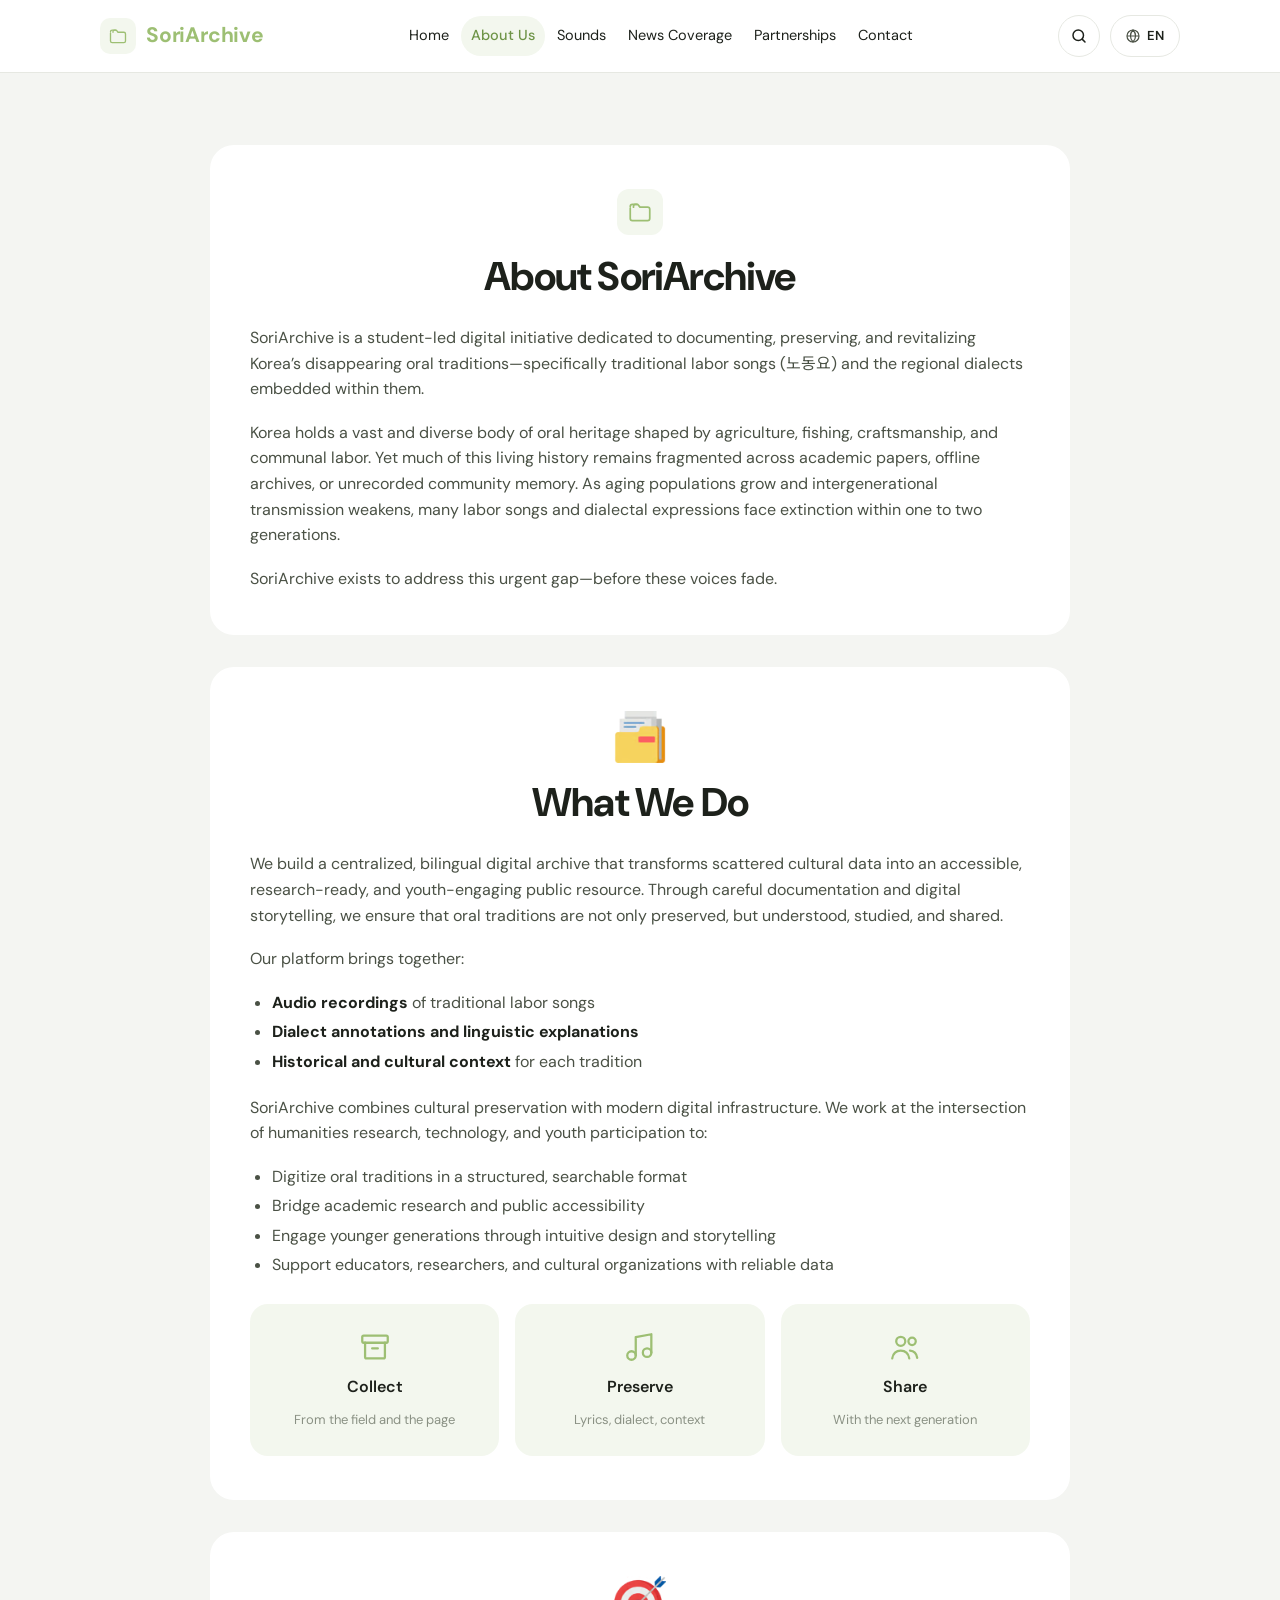
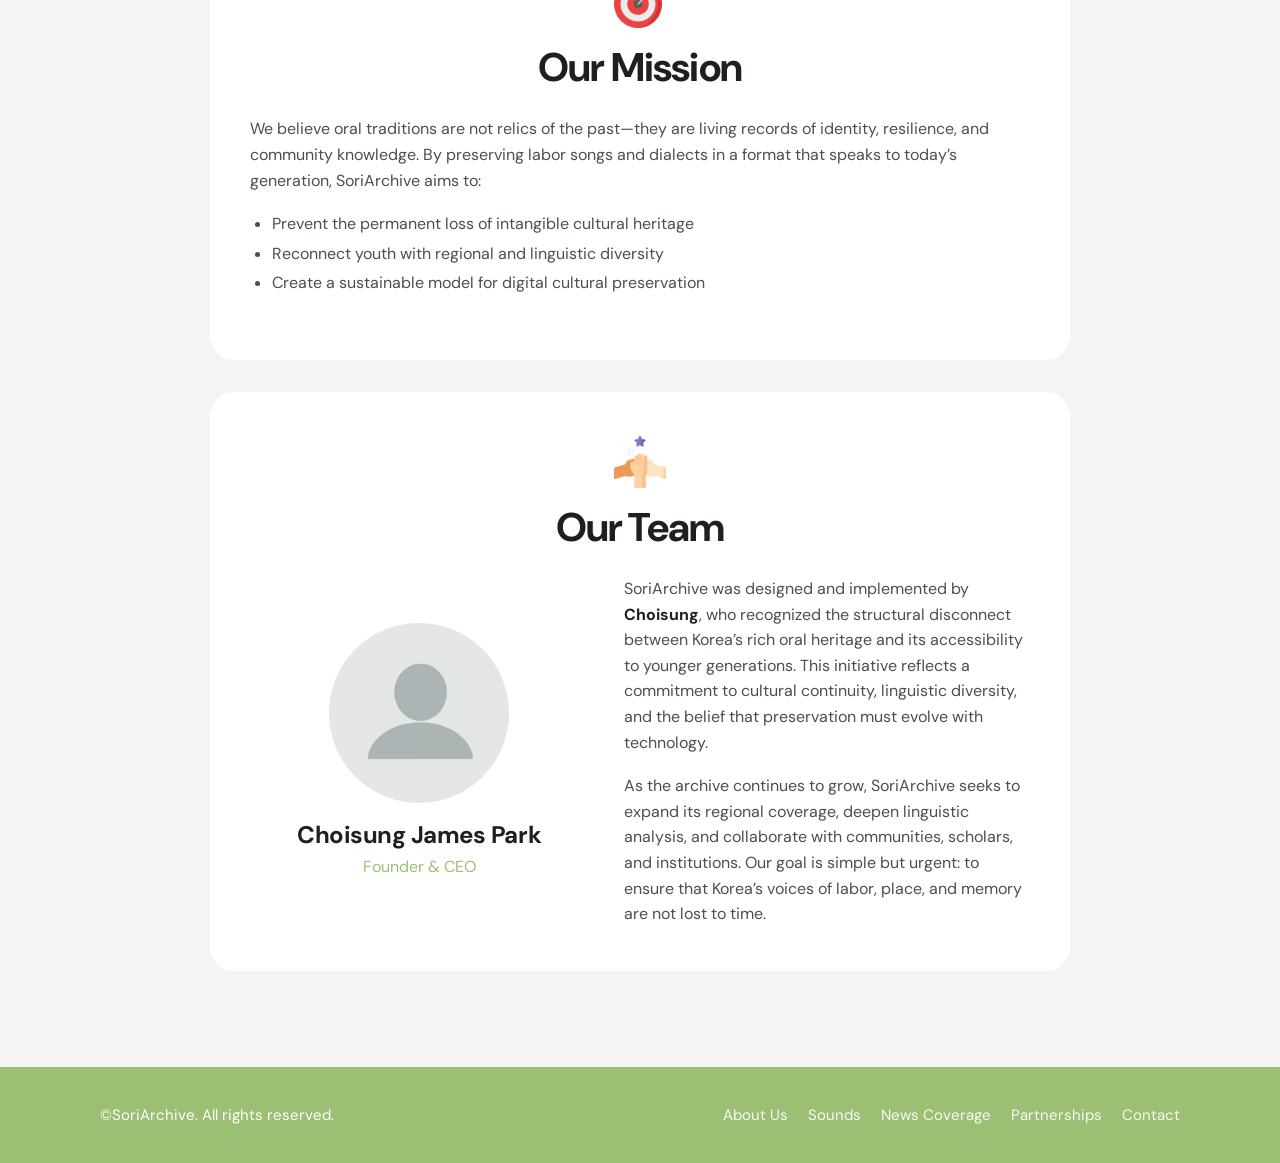
==== about/index.html @ 33281d65 "Add files via upload" ====
<!doctype html>
<html lang="en">
<head>
<meta charset="utf-8">
<meta name="viewport" content="width=device-width, initial-scale=1, viewport-fit=cover">
<title>About · SoriArchive</title>
<meta name="description" content="SoriArchive is a student-led initiative preserving Korea's disappearing labor songs and regional dialects.">
<link rel="icon" href="../assets/img/favicon.svg" type="image/svg+xml">
<link rel="preconnect" href="https://fonts.googleapis.com"><link rel="preconnect" href="https://fonts.gstatic.com" crossorigin>
<link rel="stylesheet" href="https://fonts.googleapis.com/css2?family=DM+Sans:opsz,wght@9..40,400;9..40,500;9..40,600;9..40,700&family=Noto+Sans+KR:wght@400;500;700&family=Noto+Serif+KR:wght@700&display=swap">
<link rel="stylesheet" href="../assets/style.css">
</head>
<body data-page="about" data-base="../">
<header id="site-header"></header>

<main data-view="about" class="about-page">
  <div class="wrap">
    <div class="about-stack">

      <section class="panel reveal">
        <div class="panel-head">
          <span class="emo-box"><svg viewBox="0 0 24 24" fill="none" stroke="currentColor" stroke-width="1.6" stroke-linecap="round" stroke-linejoin="round"><path d="M3 8.5V18a2 2 0 0 0 2 2h14a2 2 0 0 0 2-2V9.5a2 2 0 0 0-2-2h-7L10 5H5a2 2 0 0 0-2 2"/><path d="M6 7.5V6.6A1.6 1.6 0 0 1 7.6 5H9"/></svg></span>
          <h2 data-ko="SoriArchive 소개">About SoriArchive</h2>
        </div>
        <p data-ko="SoriArchive는 사라져가는 한국의 구전 전통, 특히 전통 노동요(勞動謠)와 그 안에 담긴 지역 방언을 기록하고 보존하며 되살리기 위한 학생 주도 디지털 프로젝트입니다.">SoriArchive is a student-led digital initiative dedicated to documenting, preserving, and revitalizing Korea’s disappearing oral traditions—specifically traditional labor songs (노동요) and the regional dialects embedded within them.</p>
        <p data-ko="한국에는 농업, 어업, 수공업, 공동 노동 속에서 형성된 방대하고 다양한 구전 유산이 있습니다. 그러나 이 살아 있는 역사의 상당 부분은 학술 논문, 오프라인 아카이브, 혹은 기록되지 않은 공동체의 기억 속에 흩어져 있습니다. 고령화가 진행되고 세대 간 전승이 약해지면서, 많은 노동요와 방언 표현이 한두 세대 안에 사라질 위기에 놓여 있습니다.">Korea holds a vast and diverse body of oral heritage shaped by agriculture, fishing, craftsmanship, and communal labor. Yet much of this living history remains fragmented across academic papers, offline archives, or unrecorded community memory. As aging populations grow and intergenerational transmission weakens, many labor songs and dialectal expressions face extinction within one to two generations.</p>
        <p data-ko="SoriArchive는 이 목소리들이 사라지기 전에, 그 시급한 공백을 메우기 위해 존재합니다.">SoriArchive exists to address this urgent gap—before these voices fade.</p>
      </section>

      <section class="panel reveal d1">
        <div class="panel-head"><img class="img-ico" src="../assets/img/icon-folder.avif" alt="" width="52" height="52"><h2 data-ko="우리가 하는 일">What We Do</h2></div>
        <p data-ko="흩어진 문화 자료를 누구나 접근할 수 있고, 연구에 활용 가능하며, 청소년이 즐길 수 있는 공공 자원으로 바꾸는 이중 언어 디지털 아카이브를 만듭니다. 세심한 기록과 디지털 스토리텔링을 통해 구전 전통이 보존될 뿐 아니라 이해되고, 연구되고, 공유되도록 합니다.">We build a centralized, bilingual digital archive that transforms scattered cultural data into an accessible, research-ready, and youth-engaging public resource. Through careful documentation and digital storytelling, we ensure that oral traditions are not only preserved, but understood, studied, and shared.</p>
        <p data-ko="우리 플랫폼이 담는 것:">Our platform brings together:</p>
        <ul data-ko="<li>전통 노동요 <strong>음원 기록</strong></li><li><strong>방언 주석과 언어학적 해설</strong></li><li>각 전통의 <strong>역사적·문화적 맥락</strong></li>">
          <li><strong>Audio recordings</strong> of traditional labor songs</li>
          <li><strong>Dialect annotations and linguistic explanations</strong></li>
          <li><strong>Historical and cultural context</strong> for each tradition</li>
        </ul>
        <p data-ko="SoriArchive는 문화 보존과 현대 디지털 인프라를 결합합니다. 인문학 연구, 기술, 청소년 참여가 만나는 지점에서 다음을 실천합니다.">SoriArchive combines cultural preservation with modern digital infrastructure. We work at the intersection of humanities research, technology, and youth participation to:</p>
        <ul data-ko="<li>구전 전통을 체계적이고 검색 가능한 형태로 디지털화</li><li>학술 연구와 대중의 접근성 연결</li><li>직관적인 디자인과 스토리텔링으로 젊은 세대의 참여 유도</li><li>교육자, 연구자, 문화 기관에 신뢰할 수 있는 자료 제공</li>">
          <li>Digitize oral traditions in a structured, searchable format</li>
          <li>Bridge academic research and public accessibility</li>
          <li>Engage younger generations through intuitive design and storytelling</li>
          <li>Support educators, researchers, and cultural organizations with reliable data</li>
        </ul>
        <div class="pillars">
          <div class="pillar"><svg viewBox="0 0 24 24" fill="none" stroke="currentColor" stroke-width="1.6" stroke-linecap="round" stroke-linejoin="round"><rect x="3" y="4" width="18" height="5" rx="1"/><path d="M5 9v10a1 1 0 0 0 1 1h12a1 1 0 0 0 1-1V9M10 13h4"/></svg><b data-ko="수집">Collect</b><span data-ko="현장과 문헌에서">From the field and the page</span></div>
          <div class="pillar"><svg viewBox="0 0 24 24" fill="none" stroke="currentColor" stroke-width="1.6" stroke-linecap="round" stroke-linejoin="round"><path d="M9 18V5l11-2v13"/><circle cx="6" cy="18" r="3"/><circle cx="17" cy="16" r="3"/></svg><b data-ko="보존">Preserve</b><span data-ko="가사·방언·맥락까지">Lyrics, dialect, context</span></div>
          <div class="pillar"><svg viewBox="0 0 24 24" fill="none" stroke="currentColor" stroke-width="1.6" stroke-linecap="round" stroke-linejoin="round"><circle cx="9" cy="8" r="3.2"/><circle cx="17" cy="8" r="2.6"/><path d="M3 20c.6-3.4 3-5.4 6-5.4s5.4 2 6 5.4M15.5 14.6c2.7.2 4.6 2 5.1 5"/></svg><b data-ko="공유">Share</b><span data-ko="다음 세대와 함께">With the next generation</span></div>
        </div>
      </section>

      <section class="panel reveal d2">
        <div class="panel-head"><img class="img-ico" src="../assets/img/icon-target.avif" alt="" width="52" height="52"><h2 data-ko="우리의 미션">Our Mission</h2></div>
        <p data-ko="구전 전통은 과거의 유물이 아니라 정체성, 회복력, 공동체 지식을 담은 살아 있는 기록입니다. 오늘의 세대에게 닿는 방식으로 노동요와 방언을 보존함으로써 SoriArchive는 다음을 목표로 합니다.">We believe oral traditions are not relics of the past—they are living records of identity, resilience, and community knowledge. By preserving labor songs and dialects in a format that speaks to today’s generation, SoriArchive aims to:</p>
        <ul data-ko="<li>무형 문화유산의 영구적 소실 방지</li><li>청소년과 지역적·언어적 다양성의 재연결</li><li>지속 가능한 디지털 문화 보존 모델 구축</li>">
          <li>Prevent the permanent loss of intangible cultural heritage</li>
          <li>Reconnect youth with regional and linguistic diversity</li>
          <li>Create a sustainable model for digital cultural preservation</li>
        </ul>
      </section>

      <section class="panel reveal d3">
        <div class="panel-head"><img class="img-ico" src="../assets/img/icon-team.avif" alt="" width="52" height="52"><h2 data-ko="우리 팀">Our Team</h2></div>
        <div class="team">
          <div class="member">
            <div class="avatar"><img src="../assets/img/founder.avif" alt="Choisung James Park" width="180" height="180"></div>
            <h3>Choisung James Park</h3>
            <div class="role" data-ko="설립자 &amp; 대표">Founder &amp; CEO</div>
          </div>
          <div>
            <p data-ko="SoriArchive는 한국의 풍부한 구전 유산과 젊은 세대의 접근성 사이의 구조적 단절을 인식한 <strong>최성</strong>이 기획하고 구현했습니다. 이 프로젝트는 문화의 연속성과 언어적 다양성, 그리고 보존 역시 기술과 함께 진화해야 한다는 믿음을 담고 있습니다.">SoriArchive was designed and implemented by <strong>Choisung</strong>, who recognized the structural disconnect between Korea’s rich oral heritage and its accessibility to younger generations. This initiative reflects a commitment to cultural continuity, linguistic diversity, and the belief that preservation must evolve with technology.</p>
            <p data-ko="아카이브가 성장함에 따라 SoriArchive는 지역 범위를 넓히고, 언어학적 분석을 심화하며, 지역 공동체·학자·기관과 협력해 나가고자 합니다. 우리의 목표는 단순하지만 시급합니다. 한국의 노동과 장소, 기억의 목소리가 시간 속에 사라지지 않도록 하는 것입니다.">As the archive continues to grow, SoriArchive seeks to expand its regional coverage, deepen linguistic analysis, and collaborate with communities, scholars, and institutions. Our goal is simple but urgent: to ensure that Korea’s voices of labor, place, and memory are not lost to time.</p>
          </div>
        </div>
      </section>

    </div>
  </div>
</main>

<footer id="site-footer"></footer>
<script src="../assets/data.js"></script>
<script src="../assets/content.js"></script>
<script src="../assets/site.js"></script>
</body>
</html>
---- assets/style.css ----
/* SoriArchive — airy archive layout: white header, pale-grey bands, soft-green accents */
:root{
  --green:#9DBF73;        /* brand accent (buttons, labels, footer) */
  --green-deep:#6E9447;   /* text-safe green */
  --green-soft:#F3F7EE;   /* tinted card fill */
  --green-line:#E2EBD6;
  --ink:#1D211B;
  --ink-2:#4A5145;
  --ink-3:#8A9184;
  --page:#F4F5F2;         /* grey band, slightly green-biased */
  --white:#FFFFFF;
  --line:#E6E8E2;
  --map:#E0DACB;
  --radius:20px;
  --font:"DM Sans","Noto Sans KR","Apple SD Gothic Neo","Malgun Gothic",system-ui,sans-serif;
  --kr:"Noto Sans KR","DM Sans","Apple SD Gothic Neo","Malgun Gothic",sans-serif;
  color-scheme:light;
}
*{box-sizing:border-box}
html{scroll-behavior:smooth}
body{margin:0;font-family:var(--font);color:var(--ink);background:var(--white);font-size:16px;line-height:1.6;-webkit-font-smoothing:antialiased}
img{max-width:100%;display:block}
a{color:inherit}
button{font:inherit;cursor:pointer}
:focus-visible{outline:2px solid var(--green-deep);outline-offset:3px;border-radius:6px}
[hidden]{display:none!important}
h1,h2,h3{text-wrap:balance;letter-spacing:-.02em;line-height:1.15;margin:0}
.ko,:lang(ko) .kr-tight{word-break:keep-all}
html[lang="ko"] body{word-break:keep-all}

.wrap{width:100%;max-width:1120px;margin:0 auto;padding-left:max(20px,env(safe-area-inset-left,0px));padding-right:max(20px,env(safe-area-inset-right,0px))}

/* ---------- Header ---------- */
body::before{content:"";position:fixed;inset:0 0 auto;height:env(safe-area-inset-top,0px);z-index:60;background:var(--white)}
.site-header{position:sticky;top:env(safe-area-inset-top,0px);z-index:50;background:rgba(255,255,255,.88);backdrop-filter:saturate(1.4) blur(12px);-webkit-backdrop-filter:saturate(1.4) blur(12px);border-bottom:1px solid var(--line)}
.site-header .wrap{display:flex;align-items:center;gap:24px;height:72px}
.brand{display:flex;align-items:center;gap:10px;text-decoration:none;font-weight:700;font-size:21px;color:var(--green);letter-spacing:-.01em;flex-shrink:0}
.brand-mark{width:36px;height:36px;border-radius:10px;background:var(--green-soft);display:grid;place-items:center;color:var(--green)}
.brand-mark svg{width:20px;height:20px}
.nav{display:flex;gap:6px;margin:0 auto}
.nav a{text-decoration:none;font-size:15px;color:var(--ink);padding:8px 14px;border-radius:999px;transition:background .2s,color .2s}
.nav a:hover{background:var(--green-soft)}
.nav a[aria-current="page"]{color:var(--green-deep);background:var(--green-soft);font-weight:500}
.header-tools{display:flex;align-items:center;gap:10px}
.search{position:relative;display:flex;align-items:center}
.search svg{position:absolute;left:14px;width:17px;height:17px;color:var(--ink);pointer-events:none}
.search input{width:220px;height:42px;border:1px solid var(--line);border-radius:999px;padding:0 16px 0 40px;font:inherit;font-size:14px;background:var(--white);color:var(--ink);transition:border-color .2s,width .3s}
.search input::placeholder{color:var(--ink)}
.search input:focus{outline:none;border-color:var(--green);width:250px}
.lang-pill{display:inline-flex;align-items:center;gap:6px;height:42px;padding:0 14px;border-radius:999px;background:var(--white);border:1px solid var(--line);font-size:13px;font-weight:600;color:var(--ink);letter-spacing:.04em}
.lang-pill svg{width:16px;height:16px;color:var(--ink-2)}
.lang-pill:hover{border-color:var(--green)}
.icon-btn{width:42px;height:42px;border-radius:50%;border:1px solid var(--line);background:var(--white);place-items:center;color:var(--ink)}
.icon-btn svg{width:18px;height:18px}
.icon-btn:hover{border-color:var(--green)}
.search-btn{display:none}
.menu-btn{display:none;width:42px;height:42px;border-radius:50%;border:1px solid var(--line);background:var(--white);place-items:center}
.menu-btn svg{width:20px;height:20px}

/* ---------- Mobile menu ---------- */
.mobile-menu{position:fixed;inset:0;z-index:100;background:var(--white);display:flex;flex-direction:column;padding-top:env(safe-area-inset-top,0px);padding-bottom:env(safe-area-inset-bottom,0px);padding-left:max(20px,env(safe-area-inset-left,0px));padding-right:max(20px,env(safe-area-inset-right,0px));overflow-y:auto}
.mm-top{display:flex;align-items:center;justify-content:space-between;height:72px;flex-shrink:0}
.mm-close{width:44px;height:44px;border-radius:50%;border:1px solid var(--line);background:var(--white);display:grid;place-items:center}
.mm-close svg{width:20px;height:20px}
.mm-lang{display:flex;background:var(--page);border-radius:12px;padding:4px;gap:4px;margin:8px 0 12px}
.mm-lang button{flex:1;height:40px;border:0;border-radius:9px;background:transparent;font-weight:600;font-size:14px;color:var(--ink-2)}
.mm-lang button[aria-pressed="true"]{background:var(--white);color:var(--ink);box-shadow:0 1px 3px rgba(0,0,0,.08)}
.mm-links{list-style:none;margin:0;padding:0}
.mm-links a{display:flex;align-items:center;justify-content:space-between;padding:20px 2px;font-size:22px;font-weight:600;text-decoration:none;border-bottom:1px solid var(--line);letter-spacing:-.01em}
.mm-links a svg{width:22px;height:22px;color:var(--green)}
.mm-links a[aria-current="page"]{color:var(--green-deep)}
body.menu-open{overflow:hidden}

/* ---------- Buttons ---------- */
.btn{display:inline-flex;align-items:center;justify-content:center;gap:8px;height:44px;padding:0 22px;border-radius:999px;border:0;background:var(--green);color:#fff;font-weight:500;font-size:15px;text-decoration:none;transition:background .2s,transform .2s,box-shadow .2s}
.btn:hover{background:#8BB060;transform:translateY(-1px);box-shadow:0 6px 16px -6px rgba(110,148,71,.55)}
.btn svg{width:16px;height:16px}
.btn-sm{height:36px;padding:0 18px;font-size:14px}
.btn-ghost{background:var(--white);color:var(--ink);border:1px solid var(--line)}
.btn-ghost:hover{background:var(--green-soft);box-shadow:none}

/* ---------- Footer ---------- */
.site-footer{background:var(--green);color:#fff}
.site-footer .wrap{display:flex;flex-wrap:wrap;align-items:center;justify-content:space-between;gap:16px;padding-block:36px;font-size:15px}
.site-footer nav{display:flex;flex-wrap:wrap;gap:20px}
.site-footer a{text-decoration:none;opacity:.92}
.site-footer a:hover{opacity:1;text-decoration:underline}

/* ---------- Home ---------- */
.hero .wrap{display:grid;grid-template-columns:1.1fr .9fr;align-items:center;gap:40px;padding-block:72px 88px}
.hero-icon{width:46px;height:46px;border-radius:12px;background:var(--green-soft);color:var(--green);display:grid;place-items:center;margin-bottom:22px}
.hero-icon svg{width:26px;height:26px}
.hero h1{font-size:clamp(38px,5vw,52px);font-weight:700}
.hero .sub{font-size:19px;font-weight:600;margin:18px 0 14px;letter-spacing:-.01em}
.hero p{color:var(--ink-2);max-width:34em;margin:0 0 26px}
.hero .count{color:var(--green-deep);font-weight:700}
.hero-ctas{display:flex;gap:10px;flex-wrap:wrap}
.map-wrap{position:relative;max-width:360px;margin:0 auto;width:100%}
.map-wrap svg{width:100%;height:auto;overflow:visible}
.map-land{fill:var(--map)}
.pin{cursor:pointer}
.pin path{fill:#fff;stroke:var(--green);stroke-width:1.6;transition:fill .2s}
.pin circle.dot{fill:none;stroke:var(--green);stroke-width:1.6}
.pin circle.halo{fill:var(--green);opacity:0;transform-box:fill-box;transform-origin:center}
.pin:hover path,.pin:focus path{fill:var(--green)}
.pin:hover circle.dot,.pin:focus circle.dot{stroke:#fff}
.pin:focus{outline:none}
@media (prefers-reduced-motion:no-preference){
  .pin circle.halo{animation:halo 3.2s ease-out infinite}
  .pin{transition:transform .2s}
}
@keyframes halo{0%{opacity:.35;transform:scale(.4)}70%,100%{opacity:0;transform:scale(2.2)}}
.map-tip{position:absolute;pointer-events:none;background:var(--ink);color:#fff;font-size:13px;font-weight:500;padding:6px 10px;border-radius:8px;white-space:nowrap;transform:translate(-50%,-130%);opacity:0;transition:opacity .15s}
.map-tip.show{opacity:1}
.map-caption{text-align:center;font-size:13px;color:var(--ink-3);margin-top:10px}

.band{background:var(--page)}
.section{padding-block:88px}
.section-head{text-align:center;max-width:620px;margin:0 auto 44px}
.section-head h2{font-size:clamp(30px,4vw,42px);font-weight:700}
.section-head p{color:var(--ink-2);margin:16px 0 0}
.eyebrow{font-size:13px;letter-spacing:.14em;text-transform:uppercase;color:var(--green);font-weight:500;margin-bottom:14px;display:block}

.genre-grid{display:grid;grid-template-columns:repeat(5,minmax(0,1fr));gap:18px}
.genre-card{background:var(--white);border-radius:var(--radius);padding:24px 14px 22px;text-align:center;display:flex;flex-direction:column;align-items:center;gap:6px;text-decoration:none;border:1px solid transparent;transition:transform .25s,box-shadow .25s,border-color .25s}
.genre-card:hover{transform:translateY(-4px);box-shadow:0 14px 30px -18px rgba(60,80,40,.35);border-color:var(--green-line)}
.genre-emoji{font-size:34px;line-height:1;height:40px;display:grid;place-items:center;transition:transform .3s}
.genre-emoji img{width:40px;height:40px;object-fit:contain}
.genre-card:hover .genre-emoji{transform:scale(1.12) rotate(-4deg)}
.genre-ko{font-family:var(--kr);font-weight:700;font-size:18px;margin-top:6px}
.genre-en{font-size:14px;color:var(--ink-2)}
.genre-count{font-size:12px;color:var(--ink-3)}
.genre-card .btn{margin-top:8px}

.partners{text-align:center}
.partner{display:inline-flex;flex-direction:column;align-items:center;gap:6px;text-decoration:none}
.partner-logo{width:96px;height:96px;display:grid;place-items:center}
.partner-logo img{max-height:96px}
.partner .ko{font-family:var(--kr);font-weight:600;font-size:16px;margin-top:8px}
.partner .en{color:var(--ink-2)}

.cta-box{background:var(--green-soft);border-radius:28px;padding:56px 32px;text-align:center;position:relative;overflow:hidden}
.cta-box h2{font-size:clamp(26px,3.4vw,34px)}
.cta-box p{color:var(--ink-2);max-width:620px;margin:16px auto 26px}
.cta-wave{position:absolute;inset:auto 0 0 0;height:60px;opacity:.5;pointer-events:none}

/* ---------- Page header (inner pages) ---------- */
.page-head{text-align:center;padding-block:88px 40px}
.page-head h1{font-size:clamp(36px,5.4vw,56px);font-weight:700}
.page-head p{color:var(--ink-2);max-width:640px;margin:20px auto 0;font-size:17px}

/* ---------- Sounds ---------- */
.filters{display:flex;gap:14px;align-items:center;flex-wrap:wrap;margin-bottom:12px}
.field-sel{flex:1 1 260px;display:flex;align-items:center;gap:10px;min-width:0}
.field-sel .ico{font-size:28px;line-height:1;flex-shrink:0}
.select{position:relative;flex:1;min-width:0}
.select select{appearance:none;-webkit-appearance:none;width:100%;height:52px;border:1px solid var(--line);border-radius:999px;padding:0 44px 0 20px;font:inherit;font-size:16px;background:var(--white);color:var(--ink)}
.select select:focus{outline:none;border-color:var(--green)}
.select select.empty{color:var(--ink-3)}
.select svg{position:absolute;right:18px;top:50%;width:16px;height:16px;transform:translateY(-50%);pointer-events:none;color:var(--ink-3)}
.reset{height:52px;padding:0 22px;border-radius:999px;border:1px solid var(--line);background:var(--white);display:inline-flex;align-items:center;gap:8px;font-size:16px;color:var(--ink)}
.reset svg{width:18px;height:18px;transition:transform .5s}
.reset:hover{border-color:var(--green)}
.reset:hover svg{transform:rotate(-180deg)}
.result-bar{display:flex;flex-wrap:wrap;justify-content:space-between;gap:10px;align-items:center;margin:20px 0 18px;font-size:14px;color:var(--ink-3)}
.result-bar strong{color:var(--ink);font-variant-numeric:tabular-nums}
.chips{display:flex;flex-wrap:wrap;gap:8px}
.chip{display:inline-flex;align-items:center;gap:6px;font-size:13px;padding:5px 12px;border-radius:999px;background:var(--green-soft);color:var(--green-deep);border:0}
.chip svg{width:12px;height:12px}

.sound-list{display:flex;flex-direction:column;gap:18px;padding-bottom:96px}
.sound{background:var(--green-soft);border:1px solid var(--green-line);border-radius:24px;padding:30px 30px 26px;transition:box-shadow .25s}
.sound:hover{box-shadow:0 12px 32px -22px rgba(60,80,40,.4)}
.sound dl{display:grid;grid-template-columns:120px minmax(0,1fr);gap:14px 18px;margin:0}
.sound dt{color:var(--green);font-weight:600;font-size:16px}
.sound dd{margin:0;font-family:var(--kr);min-width:0;overflow-wrap:anywhere}
.sound .title{font-weight:700;font-size:17px}
.sound .region{font-weight:600}
.lyrics{white-space:pre-line;line-height:1.85;color:var(--ink)}
.dialect-toggle{background:none;border:0;padding:0;font-weight:700;font-size:16px;color:var(--ink);display:inline-flex;align-items:center;gap:6px;font-family:var(--font)}
.dialect-toggle svg{width:16px;height:16px;transition:transform .25s}
.dialect-toggle[aria-expanded="true"] svg{transform:rotate(90deg)}
.dialect-body{white-space:pre-line;margin-top:10px;padding:16px 18px;background:var(--white);border-radius:14px;border:1px solid var(--green-line);line-height:1.8;color:var(--ink-2)}
.listen{display:inline-flex;align-items:center;gap:8px;color:#2D5BDB;text-decoration:none;font-weight:500}
.listen:hover{text-decoration:underline}
.listen svg{width:18px;height:18px}
.muted{color:var(--ink-3)}
.empty-state{text-align:center;padding:64px 20px;background:var(--page);border-radius:24px;color:var(--ink-2)}
.empty-state .big{font-size:40px}
mark{background:#E6F0D6;color:inherit;border-radius:3px;padding:0 2px}

/* ---------- About ---------- */
.about-page{background:var(--page);padding-block:72px 96px}
.about-stack{max-width:860px;margin:0 auto;display:flex;flex-direction:column;gap:32px}
.panel{background:var(--white);border-radius:24px;padding:44px 40px}
.panel-head{text-align:center;margin-bottom:26px}
.panel-head .emo{font-size:44px;line-height:1;display:block;margin-bottom:16px}
.panel-head .emo-box{width:46px;height:46px;border-radius:12px;background:var(--green-soft);color:var(--green);display:inline-grid;place-items:center;margin-bottom:18px}
.panel-head .emo-box svg{width:26px;height:26px}
.panel-head h2{font-size:clamp(28px,3.6vw,40px);font-weight:700}
.panel p{margin:0 0 18px;color:var(--ink-2)}
.panel p:last-child{margin-bottom:0}
.panel ul{margin:0 0 20px;padding-left:22px;color:var(--ink-2)}
.panel li{margin:4px 0}
.panel li strong,.panel p strong{color:var(--ink)}
.pillars{display:grid;grid-template-columns:repeat(3,minmax(0,1fr));gap:16px;margin-top:26px}
.pillar{background:var(--green-soft);border-radius:18px;padding:26px 16px;text-align:center;display:flex;flex-direction:column;align-items:center;gap:10px}
.pillar svg{width:34px;height:34px;color:var(--green)}
.pillar b{font-weight:600}
.pillar span{font-size:13px;color:var(--ink-3)}
.team{display:grid;grid-template-columns:minmax(0,1fr) minmax(0,1.2fr);gap:36px;align-items:center}
.member{text-align:center}
.avatar{width:180px;height:180px;border-radius:50%;background:#E3E5E1;margin:0 auto 18px;display:grid;place-items:center;overflow:hidden}
.avatar img{width:100%;height:100%;object-fit:cover}
.avatar svg{width:120px;height:120px;color:#A9B1AC;margin-top:30px}
.member h3{font-size:24px;font-weight:700}
.member .role{color:var(--green);margin-top:6px}

/* ---------- Contact ---------- */
.contact-page{background:var(--page);padding-bottom:96px}
.contact-page .page-head{padding-block:96px 44px}
.form-card{max-width:860px;margin:0 auto;background:var(--white);border-radius:24px;border:1px solid var(--line);padding:48px 52px}
.form-grid{display:grid;grid-template-columns:repeat(2,minmax(0,1fr));gap:22px 24px}
.form-grid .full{grid-column:1/-1}
.field label{display:block;font-size:16px;margin-bottom:10px}
.field label .req{color:var(--green)}
.field input,.field textarea{width:100%;border:1px solid var(--line);border-radius:16px;padding:0 18px;height:56px;font:inherit;background:var(--white);color:var(--ink);transition:border-color .2s,box-shadow .2s}
.field textarea{height:180px;padding:14px 18px;resize:vertical}
.field input:focus,.field textarea:focus{outline:none;border-color:var(--green);box-shadow:0 0 0 4px var(--green-soft)}
.drop{display:flex;align-items:center;justify-content:center;gap:10px;min-height:56px;border:1px dashed #CFD6C6;border-radius:16px;padding:12px 18px;cursor:pointer;text-align:center;transition:background .2s,border-color .2s}
.drop:hover,.drop.over{background:var(--green-soft);border-color:var(--green)}
.drop svg{width:20px;height:20px;color:var(--green);flex-shrink:0}
.drop input{position:absolute;width:1px;height:1px;opacity:0;pointer-events:none}
.drop .fname{font-weight:500;color:var(--green-deep);overflow-wrap:anywhere}
.hint{font-size:13px;color:var(--ink-3);margin-top:8px}
.send{width:100%;height:56px;margin-top:32px;font-size:17px}
.send[disabled]{opacity:.7;cursor:progress}
.form-note{margin-top:16px;padding:14px 18px;border-radius:14px;font-size:15px}
.form-note.ok{background:var(--green-soft);color:var(--green-deep)}
.form-note.info{background:#F1F3F7;color:var(--ink-2)}
.success{text-align:center;padding:24px 0}
.success .tick{width:64px;height:64px;border-radius:50%;background:var(--green-soft);color:var(--green);display:grid;place-items:center;margin:0 auto 18px}
.success .tick svg{width:32px;height:32px}
.success h2{font-size:28px;margin-bottom:10px}
.success p{color:var(--ink-2);margin:0 0 22px}
.contact-alt{text-align:center;margin-top:24px;color:var(--ink-3);font-size:15px}

/* ---------- 404 ---------- */
.nf{min-height:60vh;display:grid;place-items:center;text-align:center;padding-block:96px}
.nf .code{font-size:clamp(84px,16vw,150px);font-weight:700;color:var(--green);letter-spacing:-.04em;line-height:1}
.nf .wave{display:flex;gap:5px;justify-content:center;align-items:center;height:40px;margin:16px 0 24px}
.nf .wave i{width:5px;border-radius:3px;background:var(--green-line);height:8px}
.nf h1{font-size:28px;margin-bottom:10px}
.nf p{color:var(--ink-2);margin:0 0 26px}

/* ---------- Reveal ---------- */
@media (prefers-reduced-motion:no-preference){
  .reveal{animation:rise .7s cubic-bezier(.2,.7,.2,1) both}
  .reveal.d1{animation-delay:.08s}.reveal.d2{animation-delay:.16s}.reveal.d3{animation-delay:.24s}
}
@keyframes rise{from{transform:translateY(14px)}to{transform:none}}

/* ---------- Responsive ---------- */
@media (max-width:1100px){
  .header-tools .search{display:none}
  .search-btn{display:grid}
  .nav a{padding:8px 11px}
}
@media (max-width:1000px){
  .genre-grid{grid-template-columns:repeat(3,minmax(0,1fr))}
}
@media (max-width:820px){
  .nav,.search-btn{display:none}
  .menu-btn{display:grid}
  .header-tools{margin-left:auto}
  .site-header .wrap{height:64px}
}
@media (max-width:760px){
  .hero .wrap{grid-template-columns:1fr;padding-block:48px 64px}
  .map-wrap{max-width:280px}
  .genre-grid{grid-template-columns:repeat(2,minmax(0,1fr));gap:12px}
  .section{padding-block:64px}
  .sound{padding:22px 20px}
  .sound dl{grid-template-columns:1fr;gap:4px}
  .sound dd{margin-bottom:10px}
  .panel{padding:32px 22px}
  .pillars{grid-template-columns:1fr}
  .team{grid-template-columns:1fr;text-align:left}
  .form-card{padding:28px 20px}
  .form-grid{grid-template-columns:1fr}
  .filters .reset{width:100%;justify-content:center}
  .page-head{padding-block:56px 28px}
  .site-footer .wrap{flex-direction:column;align-items:flex-start}
}

/* ---------- v2 additions ---------- */
.map-wrap{position:relative;max-width:340px;aspect-ratio:385/650;margin:0 auto}
.map-img{width:100%;height:100%;object-fit:contain;user-select:none;-webkit-user-drag:none}
.map-wrap .pin{position:absolute;width:26px;height:34px;padding:0;border:0;background:none;transform:translate(-50%,-100%);cursor:pointer;color:var(--green)}
.map-wrap .pin svg{width:100%;height:100%;overflow:visible;position:relative;z-index:1;transition:transform .2s}
.map-wrap .pin path{fill:rgba(255,255,255,.75);stroke:currentColor;stroke-width:1.8;transition:fill .2s}
.map-wrap .pin circle{fill:none;stroke:currentColor;stroke-width:1.8;transition:stroke .2s}
.map-wrap .pin .halo{position:absolute;left:50%;bottom:-4px;width:22px;height:9px;margin-left:-11px;border-radius:50%;background:var(--green);opacity:0}
.map-wrap .pin:hover svg,.map-wrap .pin:focus-visible svg,.map-wrap .pin.lit svg{transform:translateY(-4px) scale(1.12)}
.map-wrap .pin:hover path,.map-wrap .pin:focus-visible path,.map-wrap .pin.lit path{fill:var(--green)}
.map-wrap .pin:hover circle,.map-wrap .pin:focus-visible circle,.map-wrap .pin.lit circle{stroke:#fff}
.map-wrap .pin:hover,.map-wrap .pin:focus-visible,.map-wrap .pin.lit{z-index:5}
.pin-tip{position:absolute;left:50%;bottom:calc(100% + 6px);transform:translateX(-50%) translateY(4px);background:var(--ink);color:#fff;font-size:12.5px;font-weight:500;padding:6px 10px;border-radius:8px;white-space:nowrap;opacity:0;pointer-events:none;transition:opacity .15s,transform .15s;font-family:var(--font)}
.map-wrap .pin:hover .pin-tip,.map-wrap .pin:focus-visible .pin-tip,.map-wrap .pin.lit .pin-tip{opacity:1;transform:translateX(-50%)}
@media (prefers-reduced-motion:no-preference){
  .map-wrap .pin .halo{animation:halo2 3s ease-out infinite;animation-delay:var(--d,0s)}
  .map-wrap .pin{animation:drop .6s cubic-bezier(.3,1.4,.5,1) both;animation-delay:calc(.3s + var(--d,0s))}
}
@keyframes halo2{0%{opacity:.4;transform:scale(.4)}70%,100%{opacity:0;transform:scale(2)}}
@keyframes drop{from{translate:0 -14px}to{translate:0 0}}
.region-legend{display:flex;flex-wrap:wrap;justify-content:center;gap:6px;margin-top:18px;max-width:420px;margin-inline:auto}
.region-chip{font-size:13px;text-decoration:none;padding:5px 11px;border-radius:999px;border:1px solid var(--line);background:var(--white);color:var(--ink-2);transition:all .2s}
.region-chip b{color:var(--green-deep);font-weight:600;font-variant-numeric:tabular-nums}
.region-chip:hover,.region-chip:focus-visible{background:var(--green);border-color:var(--green);color:#fff}
.region-chip:hover b,.region-chip:focus-visible b{color:#fff}

.field-sel .ico img{width:36px;height:36px}
.qfield{position:relative;flex:1 1 100%}
.qfield svg{position:absolute;left:18px;top:50%;transform:translateY(-50%);width:18px;height:18px;color:var(--ink);pointer-events:none}
.qfield input{width:100%;height:52px;border:1px solid var(--line);border-radius:999px;padding:0 20px 0 48px;font:inherit;font-size:16px;color:var(--ink);background:var(--white)}
.qfield input::placeholder{color:var(--ink)}
.qfield input:focus{outline:none;border-color:var(--green);box-shadow:0 0 0 4px var(--green-soft)}
.sound{position:relative}
.sound-badge{position:absolute;top:22px;right:24px;width:44px;height:44px;border-radius:12px;background:var(--white);display:grid;place-items:center}
.sound-badge img{width:30px;height:30px}
.sound dl{padding-right:56px}
.lyrics.clamp{max-height:13.5em;overflow:hidden;-webkit-mask-image:linear-gradient(#000 70%,transparent);mask-image:linear-gradient(#000 70%,transparent)}
.more-btn{background:none;border:0;padding:6px 0 0;color:var(--green-deep);font-weight:600;font-size:14px}
.more-btn:hover{text-decoration:underline}
.sound-actions{display:flex;flex-wrap:wrap;gap:10px 16px;align-items:center}
.play-here{display:inline-flex;align-items:center;gap:6px;height:34px;padding:0 14px;border-radius:999px;border:1px solid var(--green);background:var(--white);color:var(--green-deep);font-size:14px;font-weight:500}
.play-here svg{width:14px;height:14px}
.play-here.on,.play-here:hover{background:var(--green);color:#fff}
.player{margin-top:12px;border-radius:14px;overflow:hidden;border:1px solid var(--green-line);background:var(--white);max-width:520px}
.player iframe{display:block;width:100%;height:90px;border:0}
.load-more{display:flex;margin:-60px auto 96px}
.dialect-body strong{color:var(--ink)}
.panel-head .img-ico{width:52px;height:52px;margin:0 auto 16px}
.partner-logo img{width:96px;height:96px;object-fit:contain;border-radius:50%}
.char-count{font-size:13px;color:var(--ink-3);text-align:right;margin-top:6px;font-variant-numeric:tabular-nums}
@media (max-width:760px){
  .sound dl{padding-right:0}
  .sound-badge{top:18px;right:18px;width:38px;height:38px}
  .sound-badge img{width:26px;height:26px}
  .load-more{margin:-72px auto 72px}
}

/* text selection */
::selection{background:#D4E5BC;color:#1D211B}
::-moz-selection{background:#D4E5BC;color:#1D211B}

/* ---------- News & Partnerships ---------- */
.text-link{display:inline-block;margin-top:28px;color:var(--green-deep);font-weight:600;text-decoration:none}
.text-link:hover{text-decoration:underline}
.news-page,.partners-page{padding-bottom:96px}
.news-list{max-width:820px;margin:0 auto;display:flex;flex-direction:column;gap:36px}
.clip{position:relative;background:#FFFEFA;border:1px solid #ECE7DA;border-radius:6px;padding:40px 40px 30px;box-shadow:0 1px 0 #ECE7DA,0 18px 40px -28px rgba(70,60,30,.35);transform:rotate(-.4deg);transition:transform .3s,box-shadow .3s}
.clip:nth-child(even){transform:rotate(.35deg)}
.clip:hover{transform:rotate(0) translateY(-3px);box-shadow:0 1px 0 #ECE7DA,0 26px 50px -28px rgba(70,60,30,.45)}
.clip-tape{position:absolute;top:-12px;left:50%;width:120px;height:26px;margin-left:-60px;background:rgba(157,191,115,.38);transform:rotate(-2deg);border-radius:2px}
.clip-head{display:flex;flex-wrap:wrap;justify-content:space-between;gap:8px;padding-bottom:14px;border-bottom:2px solid var(--ink);font-size:13px;letter-spacing:.06em;text-transform:uppercase;color:var(--ink-2)}
.clip-outlet{font-weight:700;color:var(--ink);font-family:var(--kr);letter-spacing:.02em}
.clip-head time{font-variant-numeric:tabular-nums}
.clip-title{font-family:"Noto Serif KR",var(--kr);font-size:clamp(22px,3vw,30px);line-height:1.35;font-weight:700;margin-top:20px;letter-spacing:-.02em;word-break:keep-all}
.clip-title-en{color:var(--ink-2);font-size:16px;margin:8px 0 0;font-style:italic}
.clip-byline{font-size:13px;color:var(--ink-3);margin:12px 0 0}
.clip-summary{margin:18px 0 0;color:var(--ink-2);line-height:1.8;column-gap:32px}
.clip-lead .clip-summary{columns:2 260px}
.clip-foot{display:flex;flex-wrap:wrap;justify-content:space-between;align-items:center;gap:14px;margin-top:26px;padding-top:18px;border-top:1px dashed #DAD3C2}
.clip-foot .btn svg{width:15px;height:15px}
.clip-src{position:absolute;bottom:-22px;right:4px;font-size:12px;color:var(--ink-3)}

.partner-mini{display:flex;flex-wrap:wrap;justify-content:center;gap:20px}
.partner-list{max-width:900px;margin:0 auto 56px;display:grid;grid-template-columns:repeat(2,minmax(0,1fr));gap:20px}
.p-card{background:var(--white);border:1px solid var(--line);border-radius:24px;padding:30px;display:flex;flex-direction:column;gap:18px;transition:transform .25s,box-shadow .25s,border-color .25s}
.p-card:hover{transform:translateY(-3px);border-color:var(--green-line);box-shadow:0 16px 34px -24px rgba(60,80,40,.4)}
.p-card.compact{flex-direction:column;align-items:center;text-align:center;width:240px;padding:26px 20px;gap:12px}
.p-logo{width:88px;height:88px;border-radius:50%;background:var(--green-soft);display:grid;place-items:center;overflow:hidden;flex-shrink:0}
.p-logo img{width:100%;height:100%;object-fit:contain}
.p-logo img{padding:7%;background:#fff}
.mono{font-weight:700;font-size:20px;letter-spacing:.04em;color:var(--green-deep)}
.p-type{font-size:12px;letter-spacing:.12em;text-transform:uppercase;color:var(--green);font-weight:600}
.p-body h3{font-size:22px;margin-top:6px;font-family:var(--kr)}
.p-card.compact h3{font-size:17px}
.p-en{display:block;color:var(--ink-2);font-size:14px;margin-top:2px}
.p-body p{color:var(--ink-2);margin:14px 0 0}
.p-link{display:inline-flex;align-items:center;gap:6px;margin-top:14px;color:var(--green-deep);font-weight:600;font-size:14px;text-decoration:none}
.p-link svg{width:14px;height:14px}
.p-link:hover{text-decoration:underline}
.partner-cta{max-width:900px;margin:0 auto}
@media (max-width:1320px){ .header-tools .search{display:none} .search-btn{display:grid} .nav{gap:2px} .nav a{padding:8px 10px;font-size:14.5px} }
@media (max-width:960px){ .nav,.search-btn{display:none} .menu-btn{display:grid} .header-tools{margin-left:auto} }
@media (max-width:760px){
  .partner-list{grid-template-columns:1fr}
  .clip{padding:30px 22px 24px;transform:none}
  .clip:nth-child(even){transform:none}
  .p-card.compact{width:100%}
}
.nav a{white-space:nowrap}
/* icon buttons: set colors explicitly so they never inherit a light system color */
.menu-btn,.mm-close,.icon-btn,.lang-pill{color:var(--ink);background:var(--white);-webkit-appearance:none;appearance:none}
.menu-btn svg,.mm-close svg,.icon-btn svg{stroke:var(--ink);display:block}
button{color:inherit}
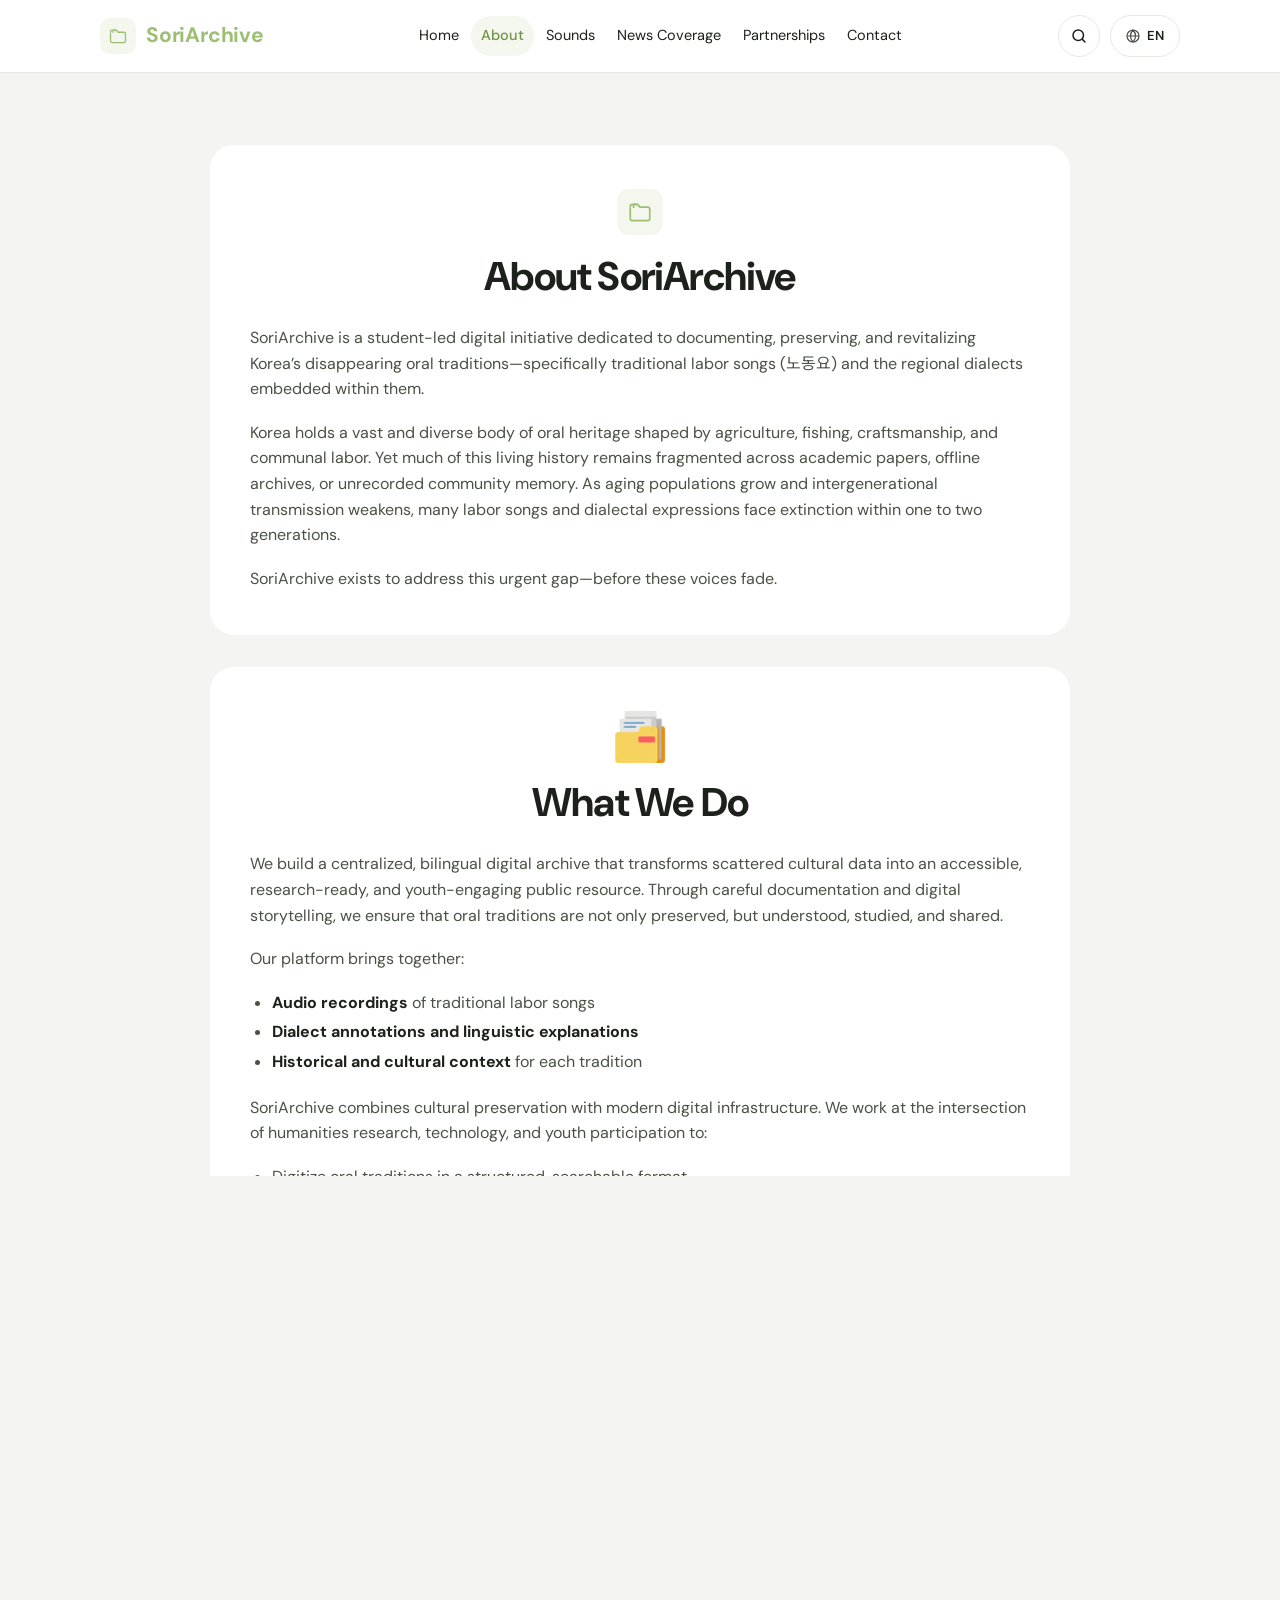
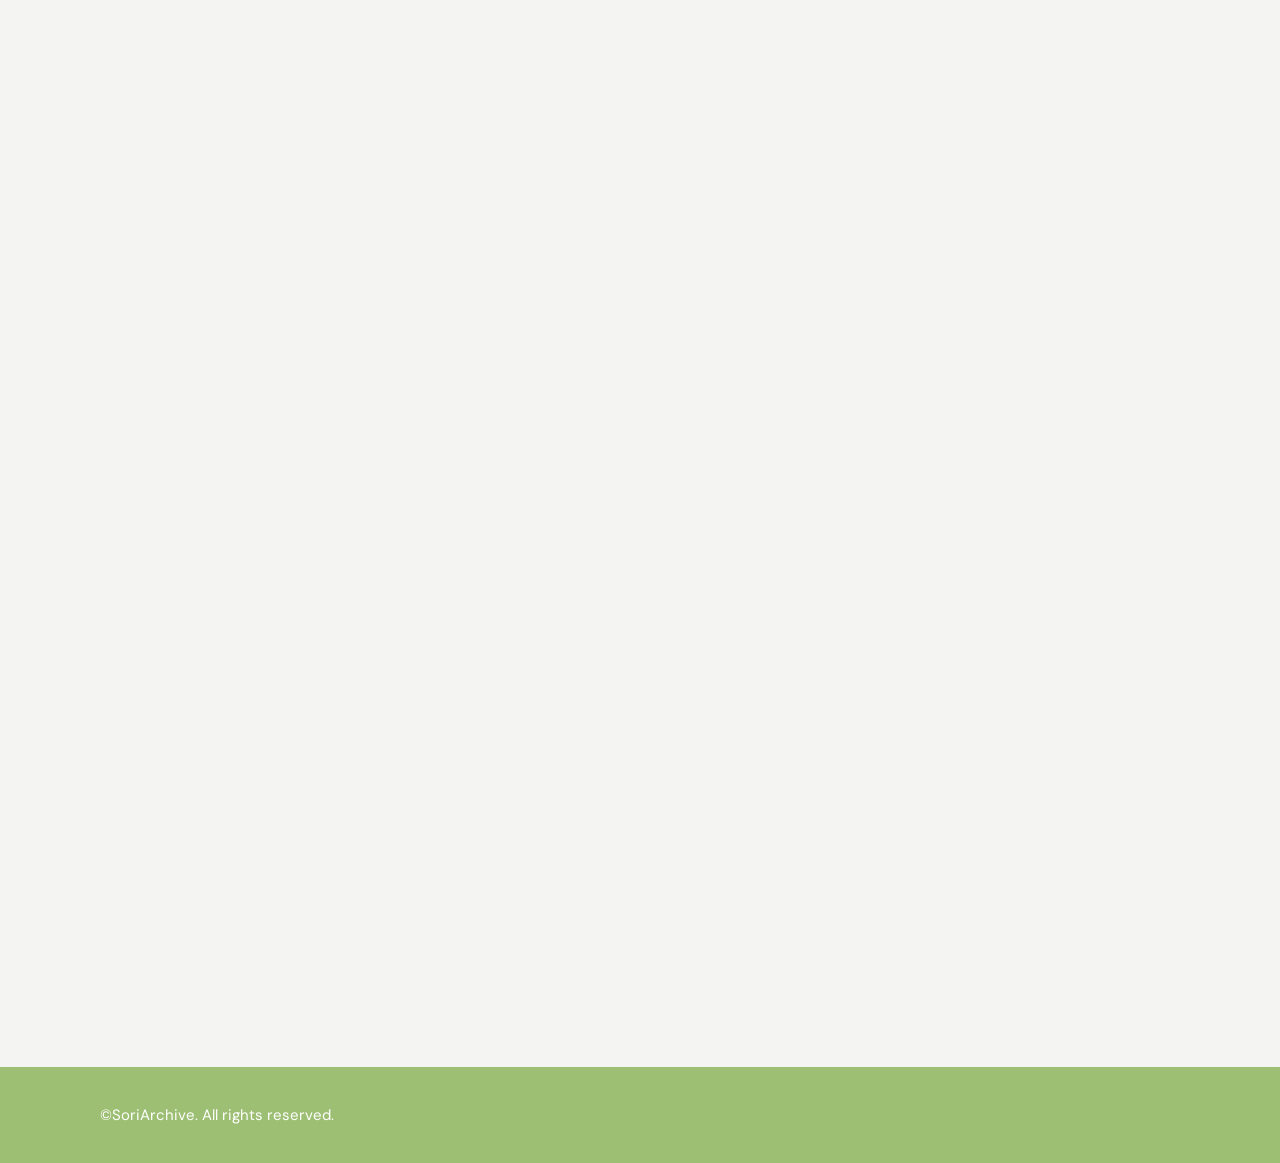
==== commit 58cab085: "Add files via upload" ====
--- a/about/index.html
+++ b/about/index.html
@@ -4,7 +4,27 @@
 <meta charset="utf-8">
 <meta name="viewport" content="width=device-width, initial-scale=1, viewport-fit=cover">
 <title>About · SoriArchive</title>
-<meta name="description" content="SoriArchive is a student-led initiative preserving Korea's disappearing labor songs and regional dialects.">
+<meta name="description" content="SoriArchive is a student-led initiative preserving Korea’s disappearing labor songs and the regional dialects within them.">
+<!-- share -->
+<link rel="canonical" href="https://soriarchive.com/about/">
+<meta property="og:type" content="website">
+<meta property="og:site_name" content="SoriArchive">
+<meta property="og:title" content="About · SoriArchive">
+<meta property="og:description" content="SoriArchive is a student-led initiative preserving Korea’s disappearing labor songs and the regional dialects within them.">
+<meta property="og:url" content="https://soriarchive.com/about/">
+<meta property="og:image" content="https://soriarchive.com/assets/img/og-image.png">
+<meta property="og:image:width" content="1200">
+<meta property="og:image:height" content="630">
+<meta property="og:image:alt" content="SoriArchive — Digital Archive of Korean Labor Songs and Regional Dialects">
+<meta property="og:locale" content="en_US">
+<meta property="og:locale:alternate" content="ko_KR">
+<meta name="twitter:card" content="summary_large_image">
+<meta name="twitter:title" content="About · SoriArchive">
+<meta name="twitter:description" content="SoriArchive is a student-led initiative preserving Korea’s disappearing labor songs and the regional dialects within them.">
+<meta name="twitter:image" content="https://soriarchive.com/assets/img/og-image.png">
+<meta name="theme-color" content="#9DBF73">
+<link rel="apple-touch-icon" href="/assets/img/apple-touch-icon.png">
+<!-- /share -->
 <link rel="icon" href="../assets/img/favicon.svg" type="image/svg+xml">
 <link rel="preconnect" href="https://fonts.googleapis.com"><link rel="preconnect" href="https://fonts.gstatic.com" crossorigin>
 <link rel="stylesheet" href="https://fonts.googleapis.com/css2?family=DM+Sans:opsz,wght@9..40,400;9..40,500;9..40,600;9..40,700&family=Noto+Sans+KR:wght@400;500;700&family=Noto+Serif+KR:wght@700&display=swap">
--- a/assets/style.css
+++ b/assets/style.css
@@ -406,3 +406,18 @@
 .menu-btn,.mm-close,.icon-btn,.lang-pill{color:var(--ink);background:var(--white);-webkit-appearance:none;appearance:none}
 .menu-btn svg,.mm-close svg,.icon-btn svg{stroke:var(--ink);display:block}
 button{color:inherit}
+
+/* ---------- v3: compact header search, region list beside text ---------- */
+.header-tools .search{display:none}
+.search-btn{display:grid}
+@media (max-width:960px){ .search-btn{display:none} }
+.hero-regions{margin-top:36px;padding-top:24px;border-top:1px solid var(--line);max-width:520px}
+.hero-regions-label{display:block;font-size:12px;letter-spacing:.12em;text-transform:uppercase;color:var(--ink-3);font-weight:600;margin-bottom:12px}
+.hero-regions .region-legend{justify-content:flex-start;max-width:none;margin:0}
+@media (max-width:760px){ .hero-regions{margin-top:28px} }
+
+/* ---------- footer always at the bottom ---------- */
+html,body{min-height:100%}
+body{min-height:100vh;min-height:100dvh;display:flex;flex-direction:column}
+body > main{flex:1 0 auto}
+body > .site-footer{flex-shrink:0;margin-top:auto}
